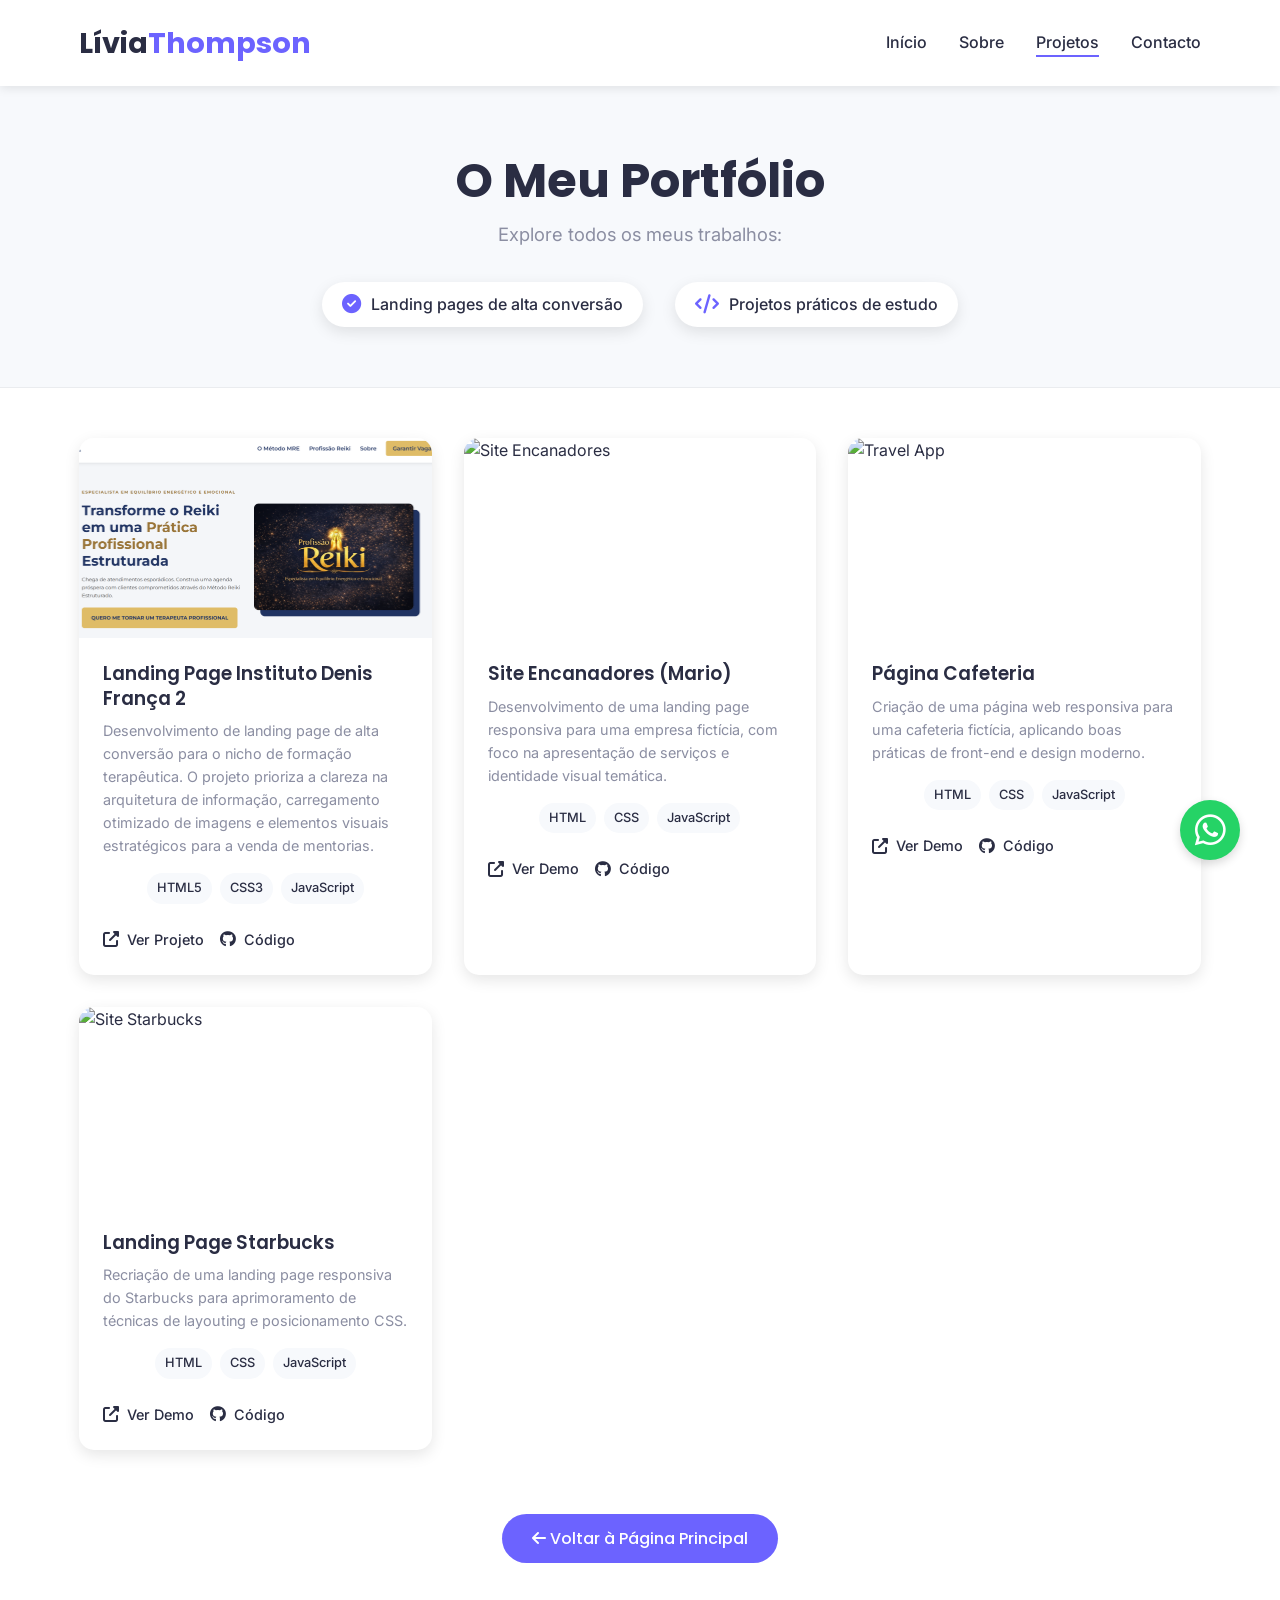
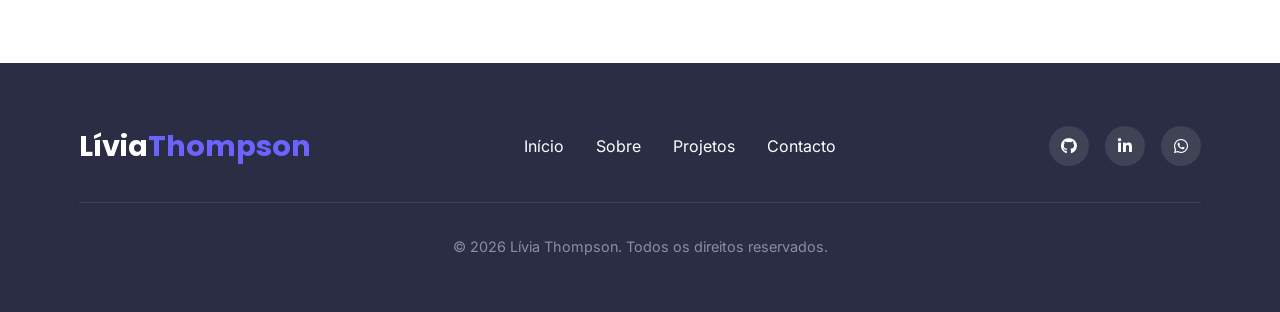
==== projetos.html @ dcfaa217 "Atualizações de projetos  e ajustes" ====
<!DOCTYPE html>
<html lang="pt-PT">

<head>
    <meta charset="UTF-8">
    <meta name="viewport" content="width=device-width, initial-scale=1.0">
    <title>Todos os Projetos | Lívia Thompson</title>
    <meta name="description"
        content="Acervo completo de projetos web criados por Lívia Thompson. Landing pages, sites institucionais e estudos de interface.">
    <link rel="stylesheet" href="style.css">

    <link rel="icon" type="image/x-icon" href="/favicon.ico">

    <link rel="preconnect" href="https://fonts.googleapis.com">
    <link rel="preconnect" href="https://fonts.gstatic.com" crossorigin>
    <link
        href="https://fonts.googleapis.com/css2?family=Inter:wght@300;400;500;600;700&family=Poppins:wght@300;400;500;600;700&display=swap"
        rel="stylesheet">

    <link rel="stylesheet" href="https://cdnjs.cloudflare.com/ajax/libs/font-awesome/6.4.0/css/all.min.css">
</head>

<body>

    <header id="header">
        <div class="container">
            <nav class="navbar">
                <a href="index.html" class="logo">Lívia<span>Thompson</span></a>
                <ul class="nav-links">
                    <li><a href="index.html#home">Início</a></li>
                    <li><a href="index.html#about">Sobre</a></li>
                    <li><a href="projetos.html" class="active">Projetos</a></li>
                    <li><a href="index.html#contact">Contacto</a></li>
                </ul>
                <div class="hamburger">
                    <i class="fas fa-bars"></i>
                </div>
            </nav>
        </div>
    </header>

    <section class="portfolio-header">
        <div class="container text-center">
            <h1>O Meu Portfólio</h1>
            <p>Explore todos os meus trabalhos:</p>

            <ul class="portfolio-features">
                <li><i class="fas fa-check-circle"></i> Landing pages de alta conversão</li>
                <li><i class="fas fa-code"></i> Projetos práticos de estudo</li>
            </ul>
        </div>
    </section>

    <section id="all-projects" class="projects" style="padding-top: 50px;">
        <div class="container">
            <div class="projects-grid">

                <div class="project-card">
                    <div class="project-image">
                        <img src="img/idenisfranca.png" alt="Landing Page Instituto Denis França">
                    </div>
                    <div class="project-info">
                        <h3>Landing Page Instituto Denis França 2</h3>
                        <p>Desenvolvimento de landing page de alta conversão para o nicho de formação terapêutica. O
                            projeto prioriza a clareza na arquitetura de informação, carregamento otimizado de imagens e
                            elementos visuais estratégicos para a venda de mentorias.</p>
                        <div class="project-tech">
                            <span class="tech-tag">HTML5</span>
                            <span class="tech-tag">CSS3</span>
                            <span class="tech-tag">JavaScript</span>
                        </div>
                        <div class="project-links">
                            <a href="https://institutodenisfranca.com/" target="_blank"><i
                                    class="fas fa-external-link-alt"></i> Ver Projeto</a>
                                     <a href="https://github.com/Liviathompson/Site-Denis" target="_blank"><i
                                    class="fab fa-github"></i> Código</a>
                        </div>
                    </div>
                </div>

                <div class="project-card">
                    <div class="project-image">
                        <img src="img/mario.png" alt="Site Encanadores">
                    </div>
                    <div class="project-info">
                        <h3>Site Encanadores (Mario)</h3>
                        <p>Desenvolvimento de uma landing page responsiva para uma empresa fictícia, com foco na
                            apresentação de serviços e identidade visual temática.</p>
                        <div class="project-tech">
                            <span class="tech-tag">HTML</span>
                            <span class="tech-tag">CSS</span>
                            <span class="tech-tag">JavaScript</span>
                        </div>
                        <div class="project-links">
                            <a href="https://liviathompson.github.io/projeto-mario-bros/" target="_blank"><i
                                    class="fas fa-external-link-alt"></i> Ver Demo</a>
                            <a href="https://github.com/Liviathompson/projeto-mario-bros" target="_blank"><i
                                    class="fab fa-github"></i> Código</a>
                        </div>
                    </div>
                </div>

                <div class="project-card">
                    <div class="project-image">
                        <img src="img/cafe.png" alt="Travel App">
                    </div>
                    <div class="project-info">
                        <h3>Página Cafeteria</h3>
                        <p>Criação de uma página web responsiva para uma cafeteria fictícia, aplicando boas práticas de
                            front-end e design moderno.</p>
                        <div class="project-tech">
                            <span class="tech-tag">HTML</span>
                            <span class="tech-tag">CSS</span>
                            <span class="tech-tag">JavaScript</span>
                        </div>
                        <div class="project-links">
                            <a href="https://liviathompson.github.io/Projeto-Dev-Cafe/" target="_blank"><i
                                    class="fas fa-external-link-alt"></i> Ver Demo</a>
                            <a href="https://github.com/Liviathompson/Projeto-Dev-Cafe" target="_blank"><i
                                    class="fab fa-github"></i> Código</a>
                        </div>
                    </div>
                </div>

                <div class="project-card">
                    <div class="project-image">
                        <img src="img/starbucks.png" alt="Site Starbucks">
                    </div>
                    <div class="project-info">
                        <h3>Landing Page Starbucks</h3>
                        <p>Recriação de uma landing page responsiva do Starbucks para aprimoramento de técnicas de
                            layouting e posicionamento CSS.</p>
                        <div class="project-tech">
                            <span class="tech-tag">HTML</span>
                            <span class="tech-tag">CSS</span>
                            <span class="tech-tag">JavaScript</span>
                        </div>
                        <div class="project-links">
                            <a href="https://liviathompson.github.io/projeto-starbucks/" target="_blank"><i
                                    class="fas fa-external-link-alt"></i> Ver Demo</a>
                            <a href="https://github.com/Liviathompson/projeto-starbucks" target="_blank"><i
                                    class="fab fa-github"></i> Código</a>
                        </div>
                    </div>
                </div>

            </div>

            <div class="text-center" style="margin-top: 4rem;">
                <a href="index.html" class="btn btn-primary"><i class="fas fa-arrow-left"></i> Voltar à Página
                    Principal</a>
            </div>
        </div>
    </section>

    <footer>
        <div class="container">
            <div class="footer-content">
                <div class="footer-logo">Lívia<span>Thompson</span></div>
                <ul class="footer-links">
                    <li><a href="index.html#home">Início</a></li>
                    <li><a href="index.html#about">Sobre</a></li>
                    <li><a href="projetos.html">Projetos</a></li>
                    <li><a href="index.html#contact">Contacto</a></li>
                </ul>
                <div class="footer-social">
                    <a href="https://github.com/Liviathompson" target="_blank" aria-label="GitHub"><i
                            class="fab fa-github"></i></a>
                    <a href="https://linkedin.com/in/l%C3%ADviaps-thompson-/" target="_blank" aria-label="LinkedIn"><i
                            class="fab fa-linkedin-in"></i></a>
                    <a href="https://api.whatsapp.com/send?phone=5521967629378&text=Ol%C3%A1,%20tenho%20interesse%20em%20fazer%20um%20or%C3%A7amento.%20Pode%20me%20ajudar?"
                        aria-label="whatsapp" target="_blank"><i class="fab fa-whatsapp"></i></a>
                </div>
            </div>
            <div class="copyright">
                <p>&copy; 2026 Lívia Thompson. Todos os direitos reservados.</p>
            </div>
        </div>
    </footer>

    <a href="https://api.whatsapp.com/send?phone=5521967629378&text=Ol%C3%A1,%20tenho%20interesse%20em%20fazer%20um%20or%C3%A7amento.%20Pode%20me%20ajudar?"
        class="whatsapp-float" target="_blank" aria-label="Falar no WhatsApp">
        <i class="fab fa-whatsapp"></i>
    </a>

    <script src="script.js"></script>
</body>

</html>
---- style.css ----
:root {
     --primary-color: #6C63FF;
     --primary-dark: #5a52d5;
     --secondary-color: #FF6584;
     --dark-color: #2A2D43;
     --light-color: #F7F9FC;
     --gray-color: #8B8EA2;
     --white: #FFFFFF;
     --shadow: 0 5px 15px rgba(0, 0, 0, 0.1);
     --transition: all 0.3s ease;
 }

 * {
     margin: 0;
     padding: 0;
     box-sizing: border-box;
 }

 html {
     scroll-behavior: smooth;
 }

 body {
     font-family: 'Inter', sans-serif;
     line-height: 1.6;
     color: var(--dark-color);
     background-color: var(--white);
     overflow-x: hidden;
 }

 h1,
 h2,
 h3,
 h4,
 h5,
 h6 {
     font-family: 'Poppins', sans-serif;
     font-weight: 600;
     line-height: 1.3;
     margin-bottom: 1rem;
 }

 h1 {
     font-size: 3.5rem;
     font-weight: 700;
 }

 h2 {
     font-size: 2.5rem;
     position: relative;
     display: inline-block;
     margin-bottom: 3rem;
 }

 h2::after {
     content: '';
     position: absolute;
     bottom: -10px;
     left: 0;
     width: 60px;
     height: 4px;
     background-color: var(--primary-color);
     border-radius: 2px;
 }

 p {
     margin-bottom: 1.5rem;
     color: var(--gray-color);
 }

 a {
     text-decoration: none;
     color: inherit;
     transition: var(--transition);
 }

 ul {
     list-style: none;
 }

 img {
     max-width: 100%;
     height: auto;
 }

 .container {
     width: 90%;
     max-width: 1200px;
     margin: 0 auto;
     padding: 0 15px;
 }

 .btn {
     display: inline-block;
     padding: 12px 30px;
     border-radius: 50px;
     font-weight: 500;
     cursor: pointer;
     transition: var(--transition);
     border: none;
     font-family: 'Poppins', sans-serif;
     font-size: 1rem;
 }

 .btn-primary {
     background-color: var(--primary-color);
     color: var(--white);
 }

 .btn-primary:hover {
     background-color: var(--primary-dark);
     transform: translateY(-3px);
     box-shadow: var(--shadow);
 }

 .btn-outline {
     background-color: transparent;
     color: var(--primary-color);
     border: 2px solid var(--primary-color);
 }

 .btn-outline:hover {
     background-color: var(--primary-color);
     color: var(--white);
     transform: translateY(-3px);
     box-shadow: var(--shadow);
 }

 section {
     padding: 100px 0;
 }

 .text-center {
     text-align: center;
 }

 .text-center h2::after {
     left: 50%;
     transform: translateX(-50%);
 }

 /* Header */
 header {
     position: fixed;
     top: 0;
     left: 0;
     width: 100%;
     z-index: 1000;
     background-color: rgba(255, 255, 255, 0.95);
     backdrop-filter: blur(10px);
     box-shadow: 0 2px 10px rgba(0, 0, 0, 0.1);
     transition: var(--transition);
 }

 header.scrolled {
     padding: 10px 0;
 }

 .navbar {
     display: flex;
     justify-content: space-between;
     align-items: center;
     padding: 20px 0;
 }

 .logo {
     font-family: 'Poppins', sans-serif;
     font-size: 1.8rem;
     font-weight: 700;
     color: var(--dark-color);
 }

 .logo span {
     color: var(--primary-color);
 }

 .nav-links {
     display: flex;
     gap: 2rem;
 }

 .nav-links a {
     font-weight: 500;
     position: relative;

     &:hover {
         color: var(--primary-color);
     }


 }

 .nav-links a::after {
     content: '';
     position: absolute;
     bottom: -5px;
     left: 0;
     width: 0;
     height: 2px;
     background-color: var(--primary-color);
     transition: var(--transition);



 }

 .nav-links a:hover::after {
     width: 100%;

 }

 .nav-links a.active::after {
     width: 100%;

 }

 .hamburger {
     display: none;
     cursor: pointer;
     font-size: 1.5rem;
 }

 /* Hero Section */
 .hero {
     padding: 180px 0 100px;
     background: linear-gradient(135deg, #f5f7fa 0%, #c3cfe2 100%);
     position: relative;
     overflow: hidden;
 }

 .hero-content {
     display: flex;
     align-items: center;
     justify-content: space-between;
     gap: 3rem;
 }

 .hero-text {
     flex: 1;
 }

 .hero-text h1 {
     margin-bottom: 1.5rem;
 }

 .hero-text p {
     font-size: 1.2rem;
     margin-bottom: 2rem;
     max-width: 500px;
 }

 .hero-btns {
     display: flex;
     gap: 1rem;
     margin-bottom: 2rem;
 }

 .hero-image {
     flex: 1;
     text-align: center;
     position: relative;
 }

 .hero-image img {
     width: 100%;
     max-width: 420px;
     aspect-ratio: 1 / 1;
     object-fit: cover;
     border-radius: 10px;
     /* Cria um quadrado roxo sólido deslocado para trás da foto */
     box-shadow: 20px 20px 0px var(--primary-color);
     transition: all 0.4s ease;
 }

 .hero-image img:hover {
     transform: translate(-5px, -5px);
     box-shadow: 25px 25px 0px var(--primary-dark);
 }

 .social-links {
     display: flex;
     gap: 1rem;
 }

 .social-links a {
     display: flex;
     align-items: center;
     justify-content: center;
     width: 40px;
     height: 40px;
     border-radius: 50%;
     background-color: var(--light-color);
     color: var(--dark-color);
     transition: var(--transition);
 }

 .social-links a:hover {
     background-color: var(--primary-color);
     color: var(--white);
     transform: translateY(-3px);
 }

 /* About Section */
 .about {
     background-color: var(--light-color);
 }

 .about-content {
     display: flex;
     align-items: center;
     gap: 4rem;
 }

 .about-text {
     flex: 1;
 }

 .about-text h2 {
     margin-bottom: 1.5rem;
 }

 .about-text p {
     margin-bottom: 1.5rem;
 }

 .skills {
     display: flex;
     flex-wrap: wrap;
     gap: 1rem;
     margin-top: 2rem;
 }

 .skill {
     background-color: var(--white);
     padding: 10px 20px;
     border-radius: 50px;
     box-shadow: var(--shadow);
     font-weight: 500;
     transition: var(--transition);
 }

 .skill:hover {
     transform: translateY(-5px);
     background-color: var(--primary-color);
     color: var(--white);
 }

 .about-image {
     flex: 1;
     text-align: center;
 }

 .about-image img {
     width: 100%;
     max-width: 360px;
     aspect-ratio: 4 / 5;
     /* Formato retrato */
     object-fit: cover;
     border-radius: 8px;
     /* Cantos mais retos, mais "sérios" */
     /* Cria uma moldura roxa deslocada para baixo e para a esquerda */
     box-shadow: -20px 20px 0px -2px var(--light-color), -20px 20px 0px var(--primary-color);
     transition: all 0.4s ease;
 }

 .about-image img:hover {
     transform: translate(5px, -5px);
     /* Aumenta a separação da sombra ao passar o mouse */
     box-shadow: -25px 25px 0px -2px var(--light-color), -25px 25px 0px var(--primary-dark);
 }

 /* Projects Section */
 .projects-grid {
     display: grid;
     grid-template-columns: repeat(auto-fill, minmax(350px, 1fr));
     gap: 2rem;
 }

 .project-card {
     background-color: var(--white);
     border-radius: 15px;
     overflow: hidden;
     box-shadow: var(--shadow);
     transition: var(--transition);
 }

 .project-card:hover {
     transform: translateY(-10px);
     box-shadow: 0 15px 30px rgba(0, 0, 0, 0.15);
 }

 .project-image {
     height: 200px;
     overflow: hidden;
 }

 .project-image img {
     width: 100%;
     height: 100%;
     object-fit: cover;
     transition: var(--transition);
 }

 .project-card:hover .project-image img {
     transform: scale(1.1);
 }

 .project-info {
     padding: 1.5rem;
 }

 .project-info h3 {
     margin-bottom: 0.5rem;
 }

 .project-info p {
     margin-bottom: 1rem;
     font-size: 0.9rem;
 }

 .project-tech {
     display: flex;
     justify-content: center;
     flex-wrap: wrap;
     gap: 0.5rem;
     margin-bottom: 1.5rem;
 }

 .tech-tag {
     background-color: var(--light-color);
     padding: 5px 10px;
     border-radius: 20px;
     font-size: 0.8rem;
     font-weight: 500;
 }

 .project-links {
     display: flex;
     gap: 1rem;
 }

 .project-links a {
     font-size: 0.9rem;
     font-weight: 500;
     display: flex;
     align-items: center;
     gap: 0.5rem;
 }

 .project-links a i {
     font-size: 1rem;
 }

 /* Contact Section */
 .contact {
     background-color: var(--light-color);
 }

 .contact-content {
     display: flex;
     gap: 4rem;
 }

 .contact-info {
     flex: 1;
 }

 .contact-info h2 {
     margin-bottom: 1.5rem;
 }

 .contact-info p {
     margin-bottom: 2rem;
 }

 .contact-details {
     margin-bottom: 2rem;
 }

 .contact-item {
     display: flex;
     align-items: center;
     gap: 1rem;
     margin-bottom: 1rem;
 }

 .contact-item i {
     width: 40px;
     height: 40px;
     display: flex;
     align-items: center;
     justify-content: center;
     background-color: var(--primary-color);
     color: var(--white);
     border-radius: 50%;
 }

 .contact-form {
     flex: 1;
     background-color: var(--white);
     padding: 2rem;
     border-radius: 15px;
     box-shadow: var(--shadow);
 }

 .form-group {
     margin-bottom: 1.5rem;
 }

 .form-group label {
     display: block;
     margin-bottom: 0.5rem;
     font-weight: 500;
 }

 .form-control {
     width: 100%;
     padding: 12px 15px;
     border: 1px solid #ddd;
     border-radius: 8px;
     font-family: 'Inter', sans-serif;
     transition: var(--transition);
 }

 .form-control:focus {
     border-color: var(--primary-color);
     outline: none;
     box-shadow: 0 0 0 3px rgba(108, 99, 255, 0.2);
 }

 textarea.form-control {
     min-height: 150px;
     resize: vertical;
 }

 /* Footer */
 footer {
     background-color: var(--dark-color);
     color: var(--white);
     padding: 60px 0 30px;
 }

 .footer-content {
     display: flex;
     justify-content: space-between;
     align-items: center;
     margin-bottom: 2rem;
 }

 .footer-logo {
     font-family: 'Poppins', sans-serif;
     font-size: 1.8rem;
     font-weight: 700;
 }

 .footer-logo span {
     color: var(--primary-color);
 }

 .footer-links {
     display: flex;
     gap: 2rem;
 }

 .footer-links a {
     transition: var(--transition);
 }

 .footer-links a:hover {
     color: var(--primary-color);
 }

 .footer-social {
     display: flex;
     gap: 1rem;
 }

 .footer-social a {
     display: flex;
     align-items: center;
     justify-content: center;
     width: 40px;
     height: 40px;
     border-radius: 50%;
     background-color: rgba(255, 255, 255, 0.1);
     transition: var(--transition);
 }

 .footer-social a:hover {
     background-color: var(--primary-color);
     transform: translateY(-3px);
 }

 .copyright {
     text-align: center;
     padding-top: 2rem;
     border-top: 1px solid rgba(255, 255, 255, 0.1);
     font-size: 0.9rem;
     color: var(--gray-color);
 }

 /* =========================================
   Botão WhatsApp Flutuante
   ========================================= */
 .whatsapp-float {
     position: fixed;
     width: 60px;
     height: 60px;
     bottom: 40px;
     right: 40px;
     background-color: #25d366;
     /* Verde oficial do WhatsApp */
     color: var(--white);
     border-radius: 50%;
     text-align: center;
     font-size: 35px;
     box-shadow: 0 4px 10px rgba(0, 0, 0, 0.15);
     z-index: 1000;
     display: flex;
     align-items: center;
     justify-content: center;
     transition: var(--transition);
 }

 .whatsapp-float:hover {
     background-color: #128C7E;
     /* Verde mais escuro no hover */
     color: var(--white);
     transform: translateY(-5px) scale(1.05);
     box-shadow: 0 8px 15px rgba(0, 0, 0, 0.2);
 }

 /* =========================================
   Header da Página de Projetos
   ========================================= */
 .portfolio-header {
     padding: 150px 0 60px;
     background-color: var(--light-color);
     border-bottom: 1px solid rgba(0, 0, 0, 0.05);
     /* Linha bem suave para separar dos projetos */
 }

 .portfolio-header h1 {
     font-size: 3rem;
     margin-bottom: 0.5rem;
 }

 .portfolio-header p {
     font-size: 1.15rem;
     max-width: 600px;
     margin: 0 auto 2rem auto;
 }

 /* Estilo da lista com ícones */
 .portfolio-features {
     display: flex;
     justify-content: center;
     gap: 2rem;
     list-style: none;
     flex-wrap: wrap;
 }

 .portfolio-features li {
     background-color: var(--white);
     padding: 10px 20px;
     border-radius: 50px;
     font-weight: 500;
     font-size: 1rem;
     color: var(--dark-color);
     box-shadow: var(--shadow);
     display: flex;
     align-items: center;
     gap: 10px;
     transition: var(--transition);
 }

 .portfolio-features li:hover {
     transform: translateY(-3px);
     box-shadow: 0 8px 20px rgba(0, 0, 0, 0.1);
 }

 .portfolio-features li i {
     color: var(--primary-color);
     font-size: 1.2rem;
 }

 /* Ajuste para dispositivos móveis */
 @media (max-width: 576px) {
     .portfolio-features {
         flex-direction: column;
         gap: 1rem;
         align-items: center;
     }

     .portfolio-features li {
         width: 100%;
         max-width: 300px;
         justify-content: center;
     }
 }

 /* Responsive Design */
 @media (max-width: 992px) {
     h1 {
         font-size: 2.8rem;
     }

     h2 {
         font-size: 2.2rem;
     }

     .hero-content,
     .about-content,
     .contact-content {
         flex-direction: column;
     }

     .hero-text,
     .about-text,
     .contact-info {
         text-align: center;
     }

     .hero-btns {
         justify-content: center;
     }

     .social-links {
         justify-content: center;
     }

     .about-image,
     .hero-image {
         order: -1;
     }
 }

 @media (max-width: 768px) {
     .navbar {
         padding: 15px 0;
     }

     .nav-links {
         position: fixed;
         top: 80px;
         left: -100%;
         width: 100%;
         height: calc(100vh - 80px);
         background-color: var(--white);
         flex-direction: column;
         align-items: center;
         justify-content: flex-start;
         padding-top: 3rem;
         gap: 2rem;
         transition: var(--transition);
         box-shadow: 0 10px 20px rgba(0, 0, 0, 0.1);
     }

     .nav-links.active {
         left: 0;
     }

     .hamburger {
         display: block;
     }

     .footer-content {
         flex-direction: column;
         gap: 2rem;
         text-align: center;
     }

     .footer-links {
         flex-direction: column;
         gap: 1rem;
     }
 }

 @media (max-width: 576px) {
     h1 {
         font-size: 2.2rem;
     }

     h2 {
         font-size: 1.8rem;
     }

     section {
         padding: 80px 0;
     }

     .hero {
         padding: 150px 0 80px;
     }

     .hero-btns {
         flex-direction: column;
         align-items: center;
     }

     .btn {
         width: 100%;
         max-width: 250px;
         text-align: center;
     }

     .projects-grid {
         grid-template-columns: 1fr;
     }
 }

 @media (max-width: 768px) {
     .whatsapp-float {
         width: 50px;
         height: 50px;
         bottom: 20px;
         right: 20px;
         font-size: 30px;
     }
 }
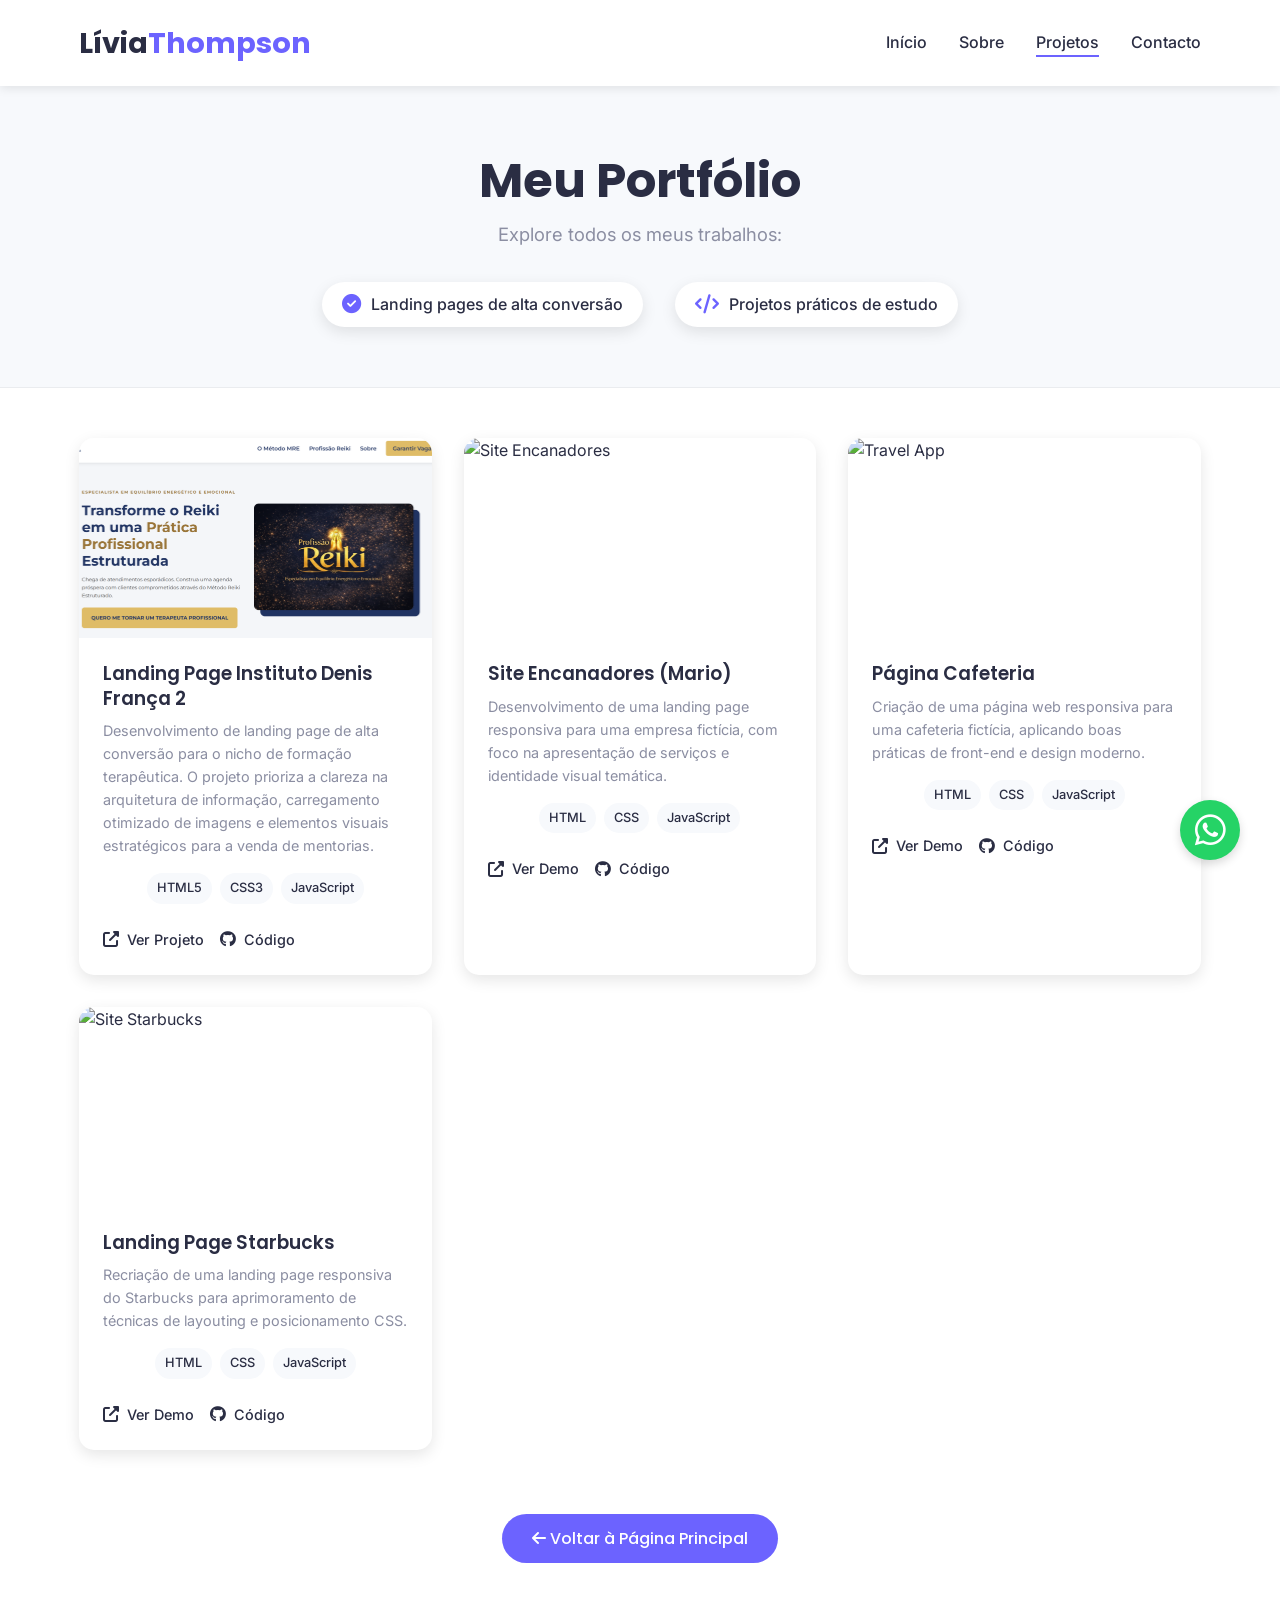
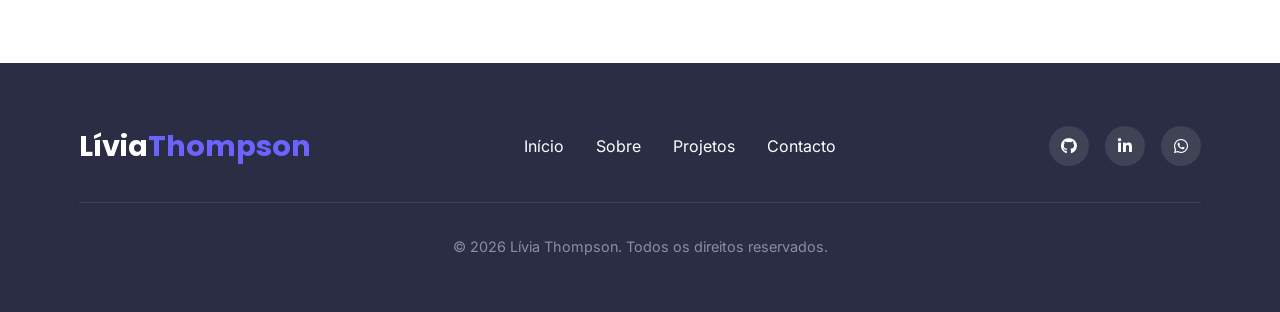
==== commit 72ad6cae: "Ajustes no sobre" ====
--- a/projetos.html
+++ b/projetos.html
@@ -41,7 +41,7 @@
 
     <section class="portfolio-header">
         <div class="container text-center">
-            <h1>O Meu Portfólio</h1>
+            <h1>Meu Portfólio</h1>
             <p>Explore todos os meus trabalhos:</p>
 
             <ul class="portfolio-features">
